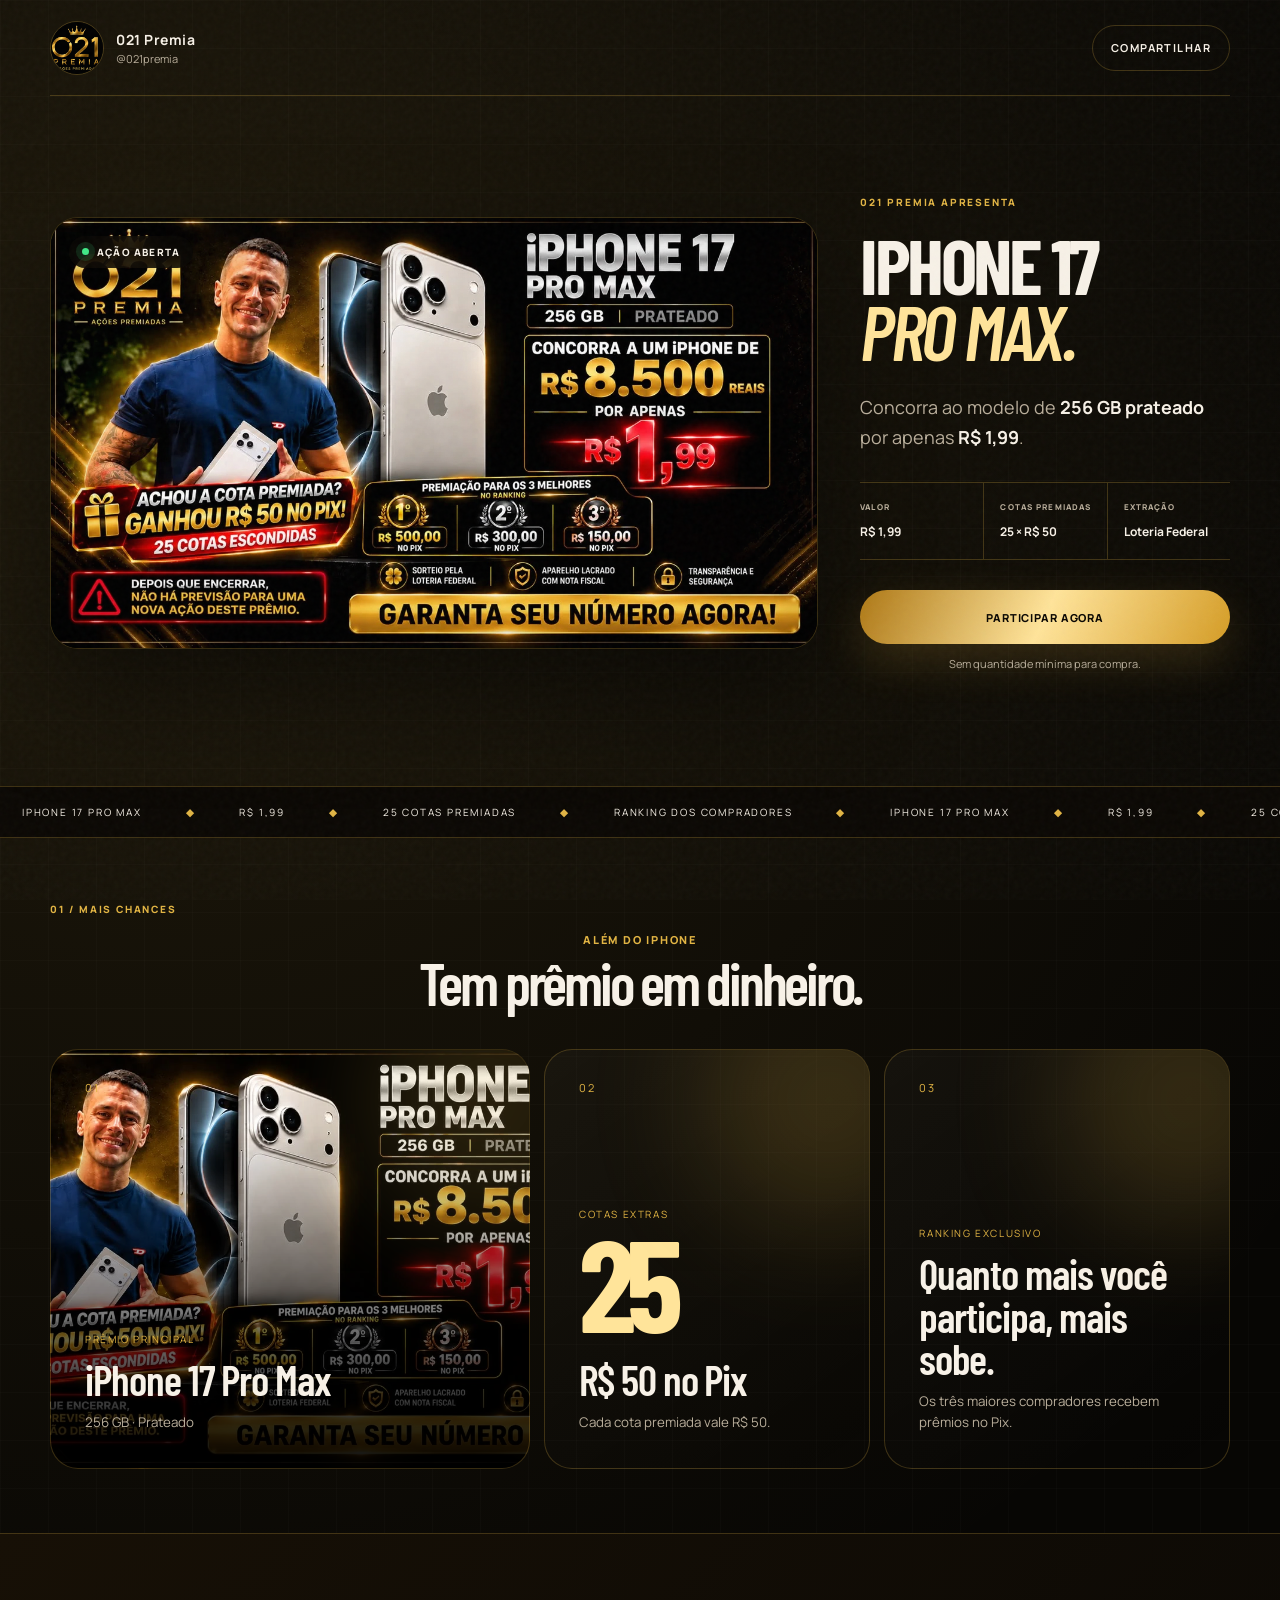
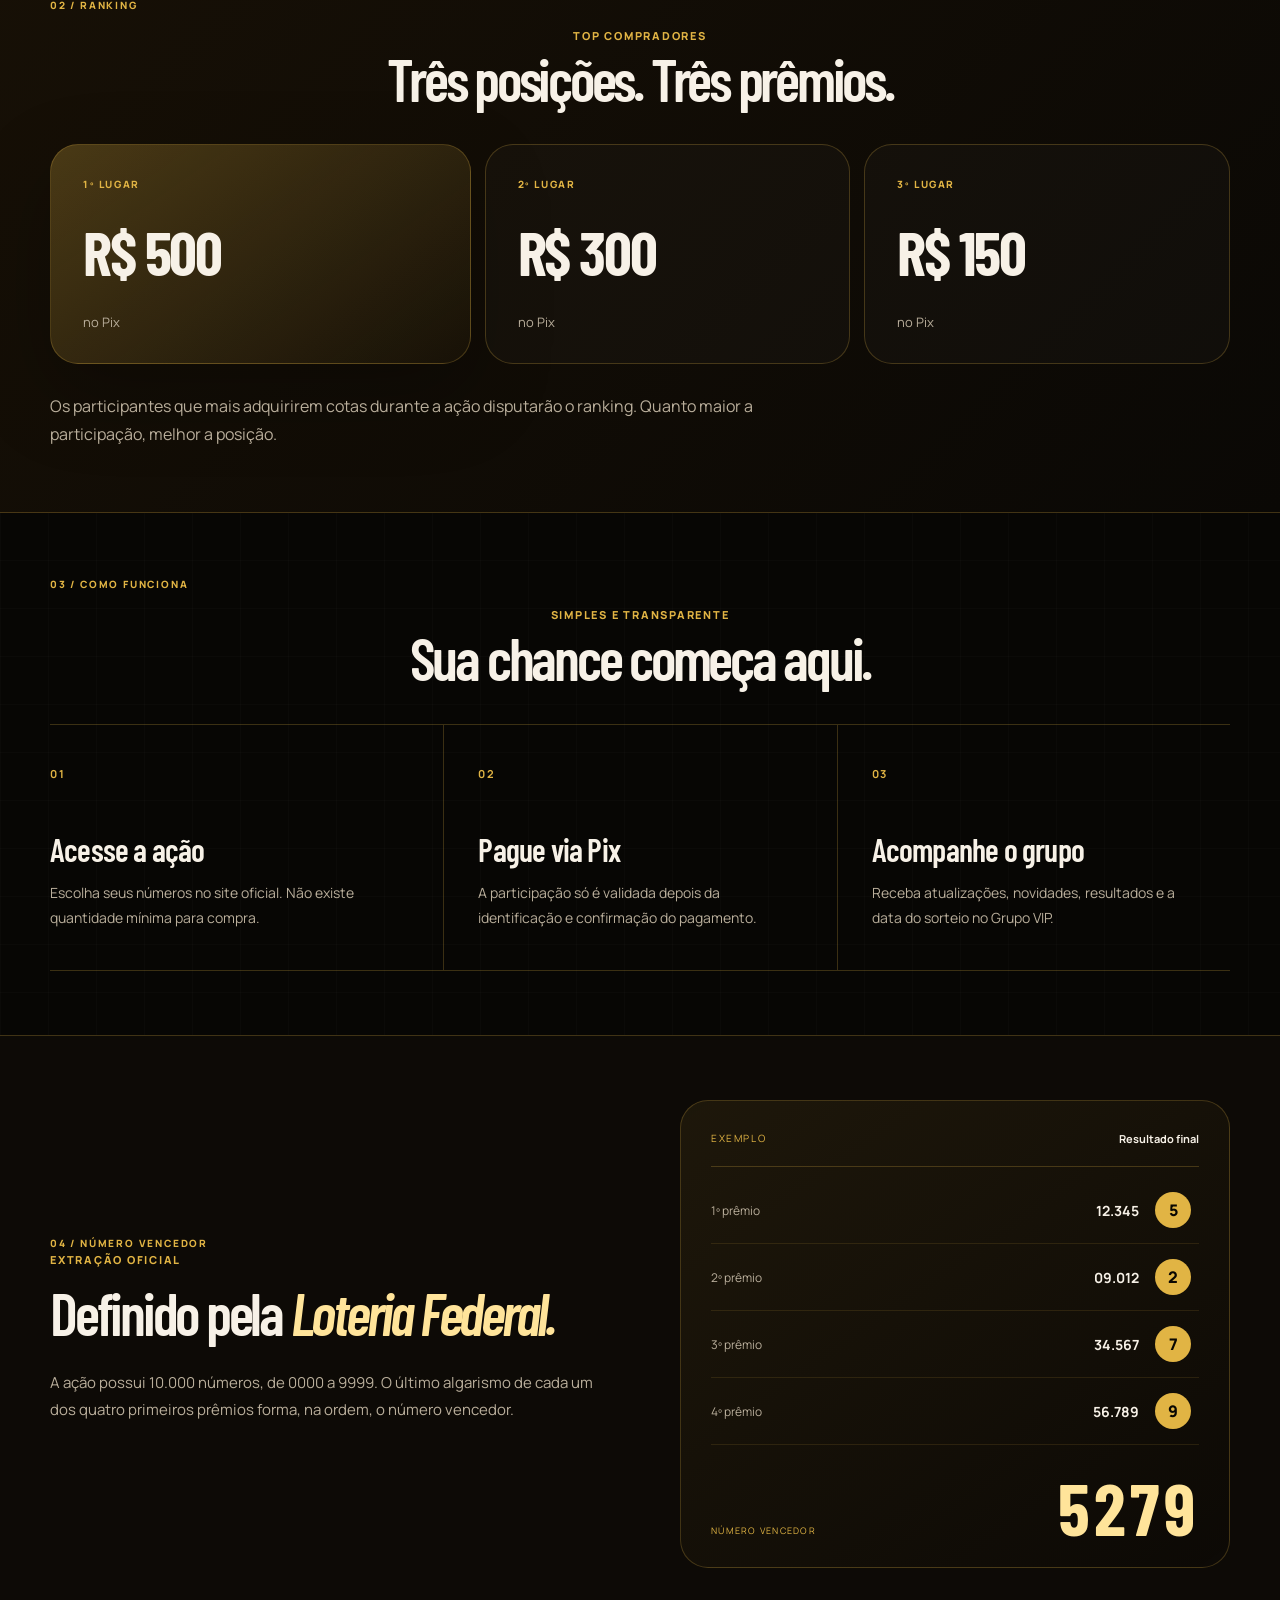
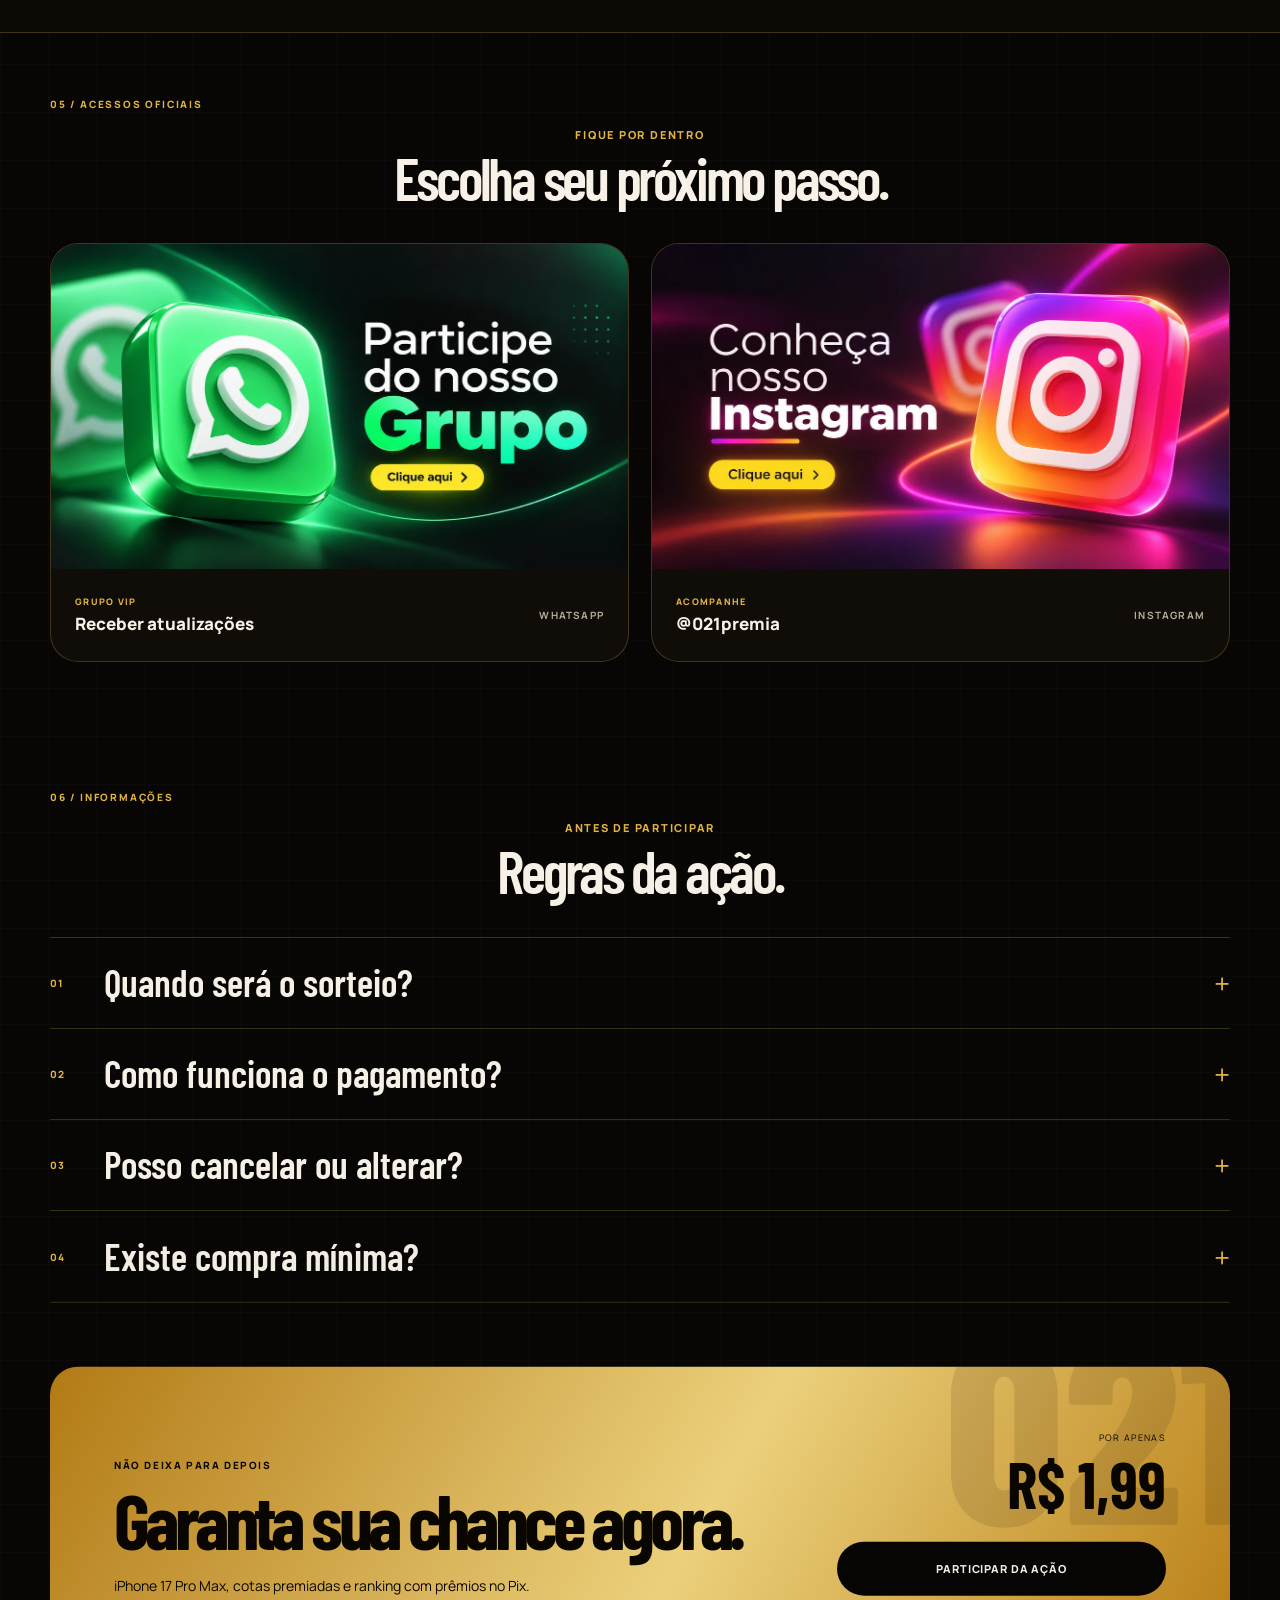
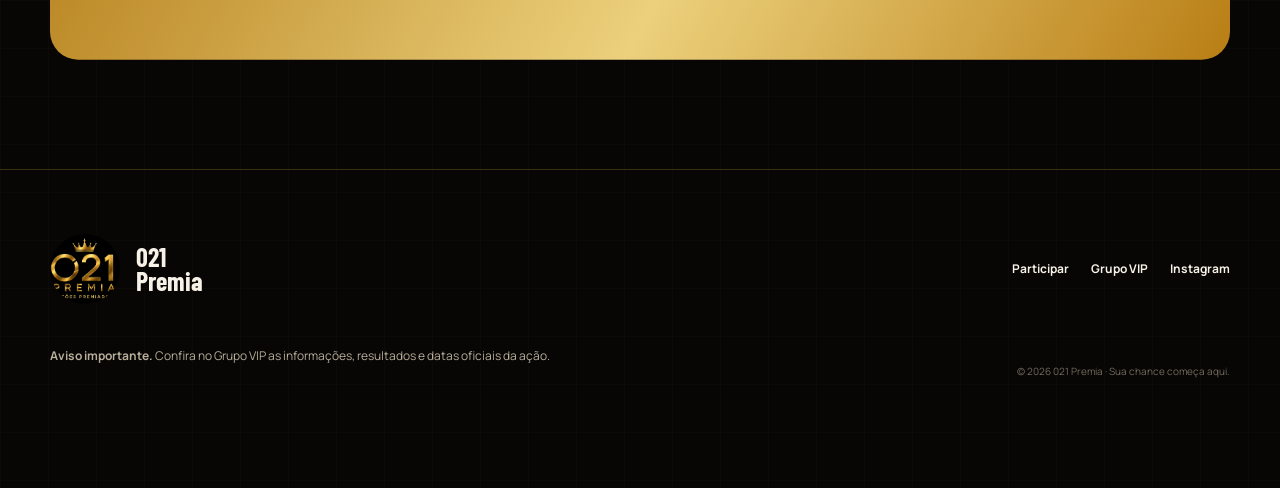
==== 021premia/index.html @ 2d9689f2 "Redesign 021 Premia campaign page" ====
<!doctype html>
<html lang="pt-BR">
<head>
  <meta charset="utf-8">
  <meta name="viewport" content="width=device-width, initial-scale=1, viewport-fit=cover">
  <meta name="theme-color" content="#070604">
  <meta name="description" content="021 Premia apresenta: concorra a um iPhone 17 Pro Max 256 GB prateado por apenas R$ 1,99. Cotas premiadas e ranking de compradores.">
  <meta property="og:title" content="021 Premia · iPhone 17 Pro Max">
  <meta property="og:description" content="iPhone 17 Pro Max, 25 cotas extras premiadas e ranking com prêmios no Pix.">
  <meta property="og:image" content="./assets/iphone-17-acao.webp">
  <title>021 Premia · iPhone 17 Pro Max por R$ 1,99</title>
  <link rel="icon" href="./assets/logo.webp">
  <link rel="preconnect" href="https://fonts.googleapis.com">
  <link rel="preconnect" href="https://fonts.gstatic.com" crossorigin>
  <link href="https://fonts.googleapis.com/css2?family=Barlow+Condensed:wght@600;700;800;900&family=Manrope:wght@400;500;600;700;800&display=swap" rel="stylesheet">
  <link rel="stylesheet" href="./style.css">
  <link rel="stylesheet" href="./accessibility.css">
  <link rel="stylesheet" href="./polish.css">
  <script src="./tracking.js" defer></script>
  <script src="./vendor/gsap.min.js" defer></script>
  <script src="./script.js" defer></script>
</head>
<body>
  <noscript><img height="1" width="1" style="display:none" src="https://www.facebook.com/tr?id=930785942910742&amp;ev=PageView&amp;noscript=1" alt=""></noscript>
  <a class="skip-link" href="#conteudo">Pular para o conteúdo</a>

  <main id="conteudo">
    <header class="topbar shell">
      <a class="profile" href="https://www.instagram.com/021premia" target="_blank" rel="noopener noreferrer">
        <img src="./assets/logo.webp" alt="">
        <span><strong>021 Premia</strong><small>@021premia</small></span>
      </a>
      <button class="share-button" type="button" aria-label="Compartilhar a página">Compartilhar</button>
    </header>

    <section class="hero shell" aria-labelledby="titulo-principal">
      <div class="hero-art reveal">
        <img src="./assets/iphone-17-acao.webp" alt="Ação do iPhone 17 Pro Max 256 GB da 021 Premia, com cotas premiadas e ranking" width="1280" height="720">
        <span class="live-pill"><i></i>Ação aberta</span>
      </div>
      <div class="hero-copy reveal">
        <p class="eyebrow">021 Premia apresenta</p>
        <h1 id="titulo-principal">iPhone 17 <em>Pro&nbsp;Max.</em></h1>
        <p class="lead">Concorra ao modelo de <strong>256 GB prateado</strong> por apenas <strong>R$ 1,99</strong>.</p>
        <div class="hero-facts">
          <div><small>VALOR</small><strong>R$ 1,99</strong></div>
          <div><small>COTAS PREMIADAS</small><strong>25 × R$ 50</strong></div>
          <div><small>EXTRAÇÃO</small><strong>Loteria Federal</strong></div>
        </div>
        <a class="button button-gold" href="https://checkout.021premia.com.br/" target="_blank" rel="noopener noreferrer" data-lead="checkout">Participar agora</a>
        <p class="minimum-note">Sem quantidade mínima para compra.</p>
      </div>
    </section>

    <div class="marquee" aria-hidden="true"><div>
      <span>IPHONE 17 PRO MAX</span><b>◆</b><span>R$ 1,99</span><b>◆</b><span>25 COTAS PREMIADAS</span><b>◆</b><span>RANKING DOS COMPRADORES</span><b>◆</b>
      <span>IPHONE 17 PRO MAX</span><b>◆</b><span>R$ 1,99</span><b>◆</b><span>25 COTAS PREMIADAS</span><b>◆</b><span>RANKING DOS COMPRADORES</span><b>◆</b>
    </div></div>

    <section class="section shell" id="premios">
      <div class="section-heading reveal">
        <span>01 / MAIS CHANCES</span>
        <div><p>Além do iPhone</p><h2>Tem prêmio em dinheiro.</h2></div>
      </div>

      <div class="prize-grid">
        <article class="prize-card prize-main reveal">
          <span class="card-index">01</span>
          <p>Prêmio principal</p>
          <h3>iPhone 17 Pro Max</h3>
          <small>256 GB · Prateado</small>
        </article>
        <article class="prize-card prize-extra reveal">
          <span class="card-index">02</span>
          <p>Cotas extras</p>
          <strong class="giant-number">25</strong>
          <h3>R$ 50 no Pix</h3>
          <small>Cada cota premiada vale R$ 50.</small>
        </article>
        <article class="prize-card prize-ranking reveal">
          <span class="card-index">03</span>
          <p>Ranking exclusivo</p>
          <h3>Quanto mais você participa, mais sobe.</h3>
          <small>Os três maiores compradores recebem prêmios no Pix.</small>
        </article>
      </div>
    </section>

    <section class="section ranking-section" id="ranking">
      <div class="shell">
        <div class="section-heading reveal">
          <span>02 / RANKING</span>
          <div><p>Top compradores</p><h2>Três posições. Três prêmios.</h2></div>
        </div>
        <div class="podium">
          <article class="rank-card first reveal"><span>1º LUGAR</span><strong>R$ 500</strong><small>no Pix</small></article>
          <article class="rank-card second reveal"><span>2º LUGAR</span><strong>R$ 300</strong><small>no Pix</small></article>
          <article class="rank-card third reveal"><span>3º LUGAR</span><strong>R$ 150</strong><small>no Pix</small></article>
        </div>
        <p class="ranking-note reveal">Os participantes que mais adquirirem cotas durante a ação disputarão o ranking. Quanto maior a participação, melhor a posição.</p>
      </div>
    </section>

    <section class="section shell" id="como-funciona">
      <div class="section-heading reveal">
        <span>03 / COMO FUNCIONA</span>
        <div><p>Simples e transparente</p><h2>Sua chance começa aqui.</h2></div>
      </div>
      <div class="steps">
        <article class="reveal"><b>01</b><h3>Acesse a ação</h3><p>Escolha seus números no site oficial. Não existe quantidade mínima para compra.</p></article>
        <article class="reveal"><b>02</b><h3>Pague via Pix</h3><p>A participação só é validada depois da identificação e confirmação do pagamento.</p></article>
        <article class="reveal"><b>03</b><h3>Acompanhe o grupo</h3><p>Receba atualizações, novidades, resultados e a data do sorteio no Grupo VIP.</p></article>
      </div>
    </section>

    <section class="section draw-section" id="sorteio">
      <div class="shell draw-layout">
        <div class="draw-copy reveal">
          <span>04 / NÚMERO VENCEDOR</span>
          <p>Extração oficial</p>
          <h2>Definido pela <em>Loteria Federal.</em></h2>
          <p class="body-copy">A ação possui 10.000 números, de 0000 a 9999. O último algarismo de cada um dos quatro primeiros prêmios forma, na ordem, o número vencedor.</p>
        </div>
        <div class="example-card reveal" aria-label="Exemplo de formação do número vencedor">
          <div class="example-title"><span>EXEMPLO</span><strong>Resultado final</strong></div>
          <ol>
            <li><span>1º prêmio</span><b>12.345</b><em>5</em></li>
            <li><span>2º prêmio</span><b>09.012</b><em>2</em></li>
            <li><span>3º prêmio</span><b>34.567</b><em>7</em></li>
            <li><span>4º prêmio</span><b>56.789</b><em>9</em></li>
          </ol>
          <div class="winning-number"><small>NÚMERO VENCEDOR</small><strong>5279</strong></div>
        </div>
      </div>
    </section>

    <section class="section shell" id="canais">
      <div class="section-heading reveal">
        <span>05 / ACESSOS OFICIAIS</span>
        <div><p>Fique por dentro</p><h2>Escolha seu próximo passo.</h2></div>
      </div>
      <div class="channels">
        <a class="channel-card reveal" href="https://chat.whatsapp.com/JFI6RpgEqfD3y5OdmHV5dN?s=cl&amp;p=i&amp;ilr=0" target="_blank" rel="noopener noreferrer" data-lead="grupo-vip">
          <img src="./assets/channel-whatsapp.webp" alt="Participe do Grupo VIP da 021 Premia no WhatsApp" width="1200" height="675" loading="lazy">
          <footer><span><small>GRUPO VIP</small>Receber atualizações</span><b>WhatsApp</b></footer>
        </a>
        <a class="channel-card reveal" href="https://www.instagram.com/021premia" target="_blank" rel="noopener noreferrer">
          <img src="./assets/channel-instagram.webp" alt="Siga a 021 Premia no Instagram" width="1200" height="675" loading="lazy">
          <footer><span><small>ACOMPANHE</small>@021premia</span><b>Instagram</b></footer>
        </a>
      </div>
    </section>

    <section class="section shell info-section">
      <div class="section-heading reveal">
        <span>06 / INFORMAÇÕES</span>
        <div><p>Antes de participar</p><h2>Regras da ação.</h2></div>
      </div>
      <div class="accordion">
        <details class="reveal"><summary><b>01</b>Quando será o sorteio?<i>+</i></summary><p>O sorteio será realizado somente após 100% da ação estar preenchida e com todos os pagamentos confirmados. A data será informada no Grupo VIP oficial.</p></details>
        <details class="reveal"><summary><b>02</b>Como funciona o pagamento?<i>+</i></summary><p>O pagamento é realizado exclusivamente via Pix. Não existe reserva sem pagamento, e a cota só é válida após a confirmação.</p></details>
        <details class="reveal"><summary><b>03</b>Posso cancelar ou alterar?<i>+</i></summary><p>Depois do pagamento, não é possível cancelar a participação, solicitar reembolso ou alterar o número adquirido.</p></details>
        <details class="reveal"><summary><b>04</b>Existe compra mínima?<i>+</i></summary><p>Não. Você pode participar sem quantidade mínima para compra.</p></details>
      </div>
    </section>

    <section class="final-cta shell reveal">
      <div><p>Não deixa para depois</p><h2>Garanta sua chance agora.</h2><span>iPhone 17 Pro Max, cotas premiadas e ranking com prêmios no Pix.</span></div>
      <div class="final-side"><small>POR APENAS</small><strong>R$ 1,99</strong><a class="button button-dark" href="https://checkout.021premia.com.br/" target="_blank" rel="noopener noreferrer" data-lead="checkout-final">Participar da ação</a></div>
    </section>
  </main>

  <footer class="site-footer">
    <div class="shell footer-grid">
      <div class="footer-brand"><img src="./assets/logo.webp" alt=""><strong>021<br>Premia</strong></div>
      <nav aria-label="Links finais"><a href="https://checkout.021premia.com.br/" target="_blank" rel="noopener noreferrer" data-lead="checkout-footer">Participar</a><a href="https://chat.whatsapp.com/JFI6RpgEqfD3y5OdmHV5dN?s=cl&amp;p=i&amp;ilr=0" target="_blank" rel="noopener noreferrer" data-lead="grupo-footer">Grupo VIP</a><a href="https://www.instagram.com/021premia" target="_blank" rel="noopener noreferrer">Instagram</a></nav>
      <p><b>Aviso importante.</b> Confira no Grupo VIP as informações, resultados e datas oficiais da ação.</p>
      <small>© <span id="year"></span> 021 Premia · Sua chance começa aqui.</small>
    </div>
  </footer>

  <a class="floating-cta" href="https://checkout.021premia.com.br/" target="_blank" rel="noopener noreferrer" data-lead="checkout-fixo">Participar por R$ 1,99</a>
</body>
</html>
---- 021premia/style.css ----
:root{--bg:#070604;--surface:#100d08;--surface-2:#171107;--gold:#e1b444;--gold-light:#ffe49a;--red:#ff3b30;--ink:#f7f1e7;--muted:#b9ae9b;--line:rgba(225,180,68,.24);--radius:28px;--shell:min(1180px,calc(100% - 40px));--display:"Bodoni Moda",Georgia,serif;--body:"Manrope",sans-serif}
*{box-sizing:border-box}html{scroll-behavior:smooth}body{margin:0;background:var(--bg);color:var(--ink);font-family:var(--body);overflow-x:hidden;background-image:radial-gradient(circle at 12% 8%,rgba(225,180,68,.11),transparent 28%),linear-gradient(rgba(255,255,255,.014) 1px,transparent 1px),linear-gradient(90deg,rgba(255,255,255,.014) 1px,transparent 1px);background-size:auto,48px 48px,48px 48px}body:before{content:"";position:fixed;inset:0;pointer-events:none;opacity:.18;z-index:20;background-image:url("data:image/svg+xml,%3Csvg viewBox='0 0 180 180' xmlns='http://www.w3.org/2000/svg'%3E%3Cfilter id='n'%3E%3CfeTurbulence type='fractalNoise' baseFrequency='.95' numOctaves='3' stitchTiles='stitch'/%3E%3C/filter%3E%3Crect width='100%25' height='100%25' filter='url(%23n)' opacity='.18'/%3E%3C/svg%3E")}.shell{width:var(--shell);margin-inline:auto}.skip-link{position:fixed;left:16px;top:-80px;z-index:100;background:var(--gold);color:#080604;padding:12px 18px;border-radius:999px;font-weight:800}.skip-link:focus{top:16px}.topbar{height:96px;display:flex;align-items:center;justify-content:space-between;border-bottom:1px solid var(--line)}.profile{display:flex;align-items:center;gap:12px;color:inherit;text-decoration:none}.profile img{width:54px;height:54px;border-radius:50%;object-fit:cover;border:1px solid var(--line)}.profile span{display:grid;gap:2px}.profile strong{font-size:14px;letter-spacing:.04em}.profile small{font-size:11px;color:var(--muted)}.share-button{min-height:44px;border:1px solid var(--line);border-radius:999px;background:transparent;color:var(--ink);padding:0 18px;font:700 11px var(--body);text-transform:uppercase;letter-spacing:.13em;cursor:pointer}.hero{min-height:690px;display:grid;grid-template-columns:minmax(0,1.35fr) minmax(340px,.65fr);gap:42px;align-items:center;padding-block:56px 72px}.hero-art{position:relative;border:1px solid var(--line);border-radius:var(--radius);overflow:hidden;background:#000;box-shadow:0 40px 100px rgba(0,0,0,.5)}.hero-art:after{content:"";position:absolute;inset:0;box-shadow:inset 0 0 80px rgba(0,0,0,.25);pointer-events:none}.hero-art img{display:block;width:100%;height:auto;aspect-ratio:16/9;object-fit:cover}.live-pill{position:absolute;left:18px;top:18px;display:flex;align-items:center;gap:8px;z-index:2;border-radius:999px;padding:9px 13px;background:rgba(7,6,4,.8);backdrop-filter:blur(14px);font-size:10px;font-weight:800;letter-spacing:.12em;text-transform:uppercase}.live-pill i{width:7px;height:7px;border-radius:50%;background:#41e887;box-shadow:0 0 0 6px rgba(65,232,135,.12)}.eyebrow,.section-heading>span,.draw-copy>span{margin:0;color:var(--gold);font-size:10px;font-weight:800;letter-spacing:.18em;text-transform:uppercase}.hero-copy h1{font:700 clamp(64px,7vw,112px)/.8 var(--display);letter-spacing:-.075em;margin:22px 0 30px}.hero-copy h1 em,.draw-copy h2 em{color:var(--gold-light);font-weight:600}.lead{font-size:18px;line-height:1.65;color:var(--muted);max-width:510px}.lead strong{color:var(--ink)}.hero-facts{display:grid;grid-template-columns:repeat(3,1fr);gap:0;margin:30px 0;border-block:1px solid var(--line)}.hero-facts div{padding:18px 12px 18px 0}.hero-facts div+div{border-left:1px solid var(--line);padding-left:16px}.hero-facts small{display:block;color:var(--muted);font-size:8px;font-weight:800;letter-spacing:.14em;margin-bottom:7px}.hero-facts strong{font-size:12px}.button{min-height:54px;display:inline-flex;align-items:center;justify-content:center;border-radius:999px;padding:0 28px;text-decoration:none;text-transform:uppercase;letter-spacing:.08em;font-size:11px;font-weight:800;transition:transform .25s ease,box-shadow .25s ease}.button-gold{width:100%;background:linear-gradient(115deg,#ae7815,var(--gold-light),#d59c25);color:#0a0702;box-shadow:0 16px 45px rgba(225,180,68,.18)}.minimum-note{text-align:center;color:var(--muted);font-size:11px;margin:12px 0 0}.marquee{border-block:1px solid var(--line);overflow:hidden;background:#0b0804}.marquee div{display:flex;align-items:center;width:max-content;animation:marquee 28s linear infinite}.marquee span,.marquee b{padding:18px 22px;white-space:nowrap;font-size:10px;letter-spacing:.18em}.marquee b{color:var(--gold)}@keyframes marquee{to{transform:translateX(-50%)}}.section{padding-block:110px}.section-heading{display:grid;grid-template-columns:1fr 2fr;gap:24px;align-items:start;margin-bottom:48px}.section-heading div p,.draw-copy>p:first-of-type{margin:0 0 12px;color:var(--gold);font-size:11px;font-weight:800;text-transform:uppercase;letter-spacing:.16em}.section-heading h2,.draw-copy h2{font:600 clamp(48px,6.2vw,92px)/.92 var(--display);letter-spacing:-.055em;margin:0}.prize-grid{display:grid;grid-template-columns:1.25fr .85fr .9fr;gap:18px}.prize-card{min-height:420px;padding:34px;border:1px solid var(--line);border-radius:var(--radius);position:relative;overflow:hidden;display:flex;flex-direction:column;justify-content:flex-end;background:linear-gradient(145deg,rgba(255,255,255,.03),rgba(255,255,255,0))}.prize-card:before{content:"";position:absolute;width:260px;height:260px;border-radius:50%;filter:blur(60px);opacity:.18;right:-90px;top:-80px;background:var(--gold)}.prize-main{background:linear-gradient(180deg,transparent 18%,rgba(0,0,0,.94)),url("./assets/iphone-17-acao.webp") center/cover}.card-index{position:absolute;left:34px;top:30px;color:var(--gold);font-size:11px;letter-spacing:.16em}.prize-card>p{font-size:10px;text-transform:uppercase;letter-spacing:.16em;color:var(--gold);margin:0 0 12px}.prize-card h3{font:600 clamp(32px,3.3vw,54px)/1 var(--display);letter-spacing:-.035em;margin:0 0 12px}.prize-card small{color:var(--muted);line-height:1.6}.giant-number{font:700 130px/.75 var(--display);color:var(--gold-light);letter-spacing:-.08em;margin-bottom:28px}.ranking-section{background:linear-gradient(135deg,#171006,#0a0805);border-block:1px solid var(--line)}.podium{display:grid;grid-template-columns:1.15fr 1fr 1fr;gap:18px}.rank-card{min-height:250px;border:1px solid var(--line);border-radius:var(--radius);padding:32px;display:flex;flex-direction:column;justify-content:space-between;background:rgba(255,255,255,.025)}.rank-card.first{background:linear-gradient(145deg,rgba(225,180,68,.26),rgba(225,180,68,.03));box-shadow:0 30px 80px rgba(0,0,0,.26)}.rank-card span{font-size:10px;font-weight:800;letter-spacing:.16em;color:var(--gold)}.rank-card strong{font:700 clamp(58px,7vw,100px)/1 var(--display);letter-spacing:-.07em}.rank-card small{color:var(--muted);font-size:13px}.ranking-note{max-width:720px;margin:28px 0 0;color:var(--muted);line-height:1.75}.steps{display:grid;grid-template-columns:repeat(3,1fr);border-block:1px solid var(--line)}.steps article{padding:36px 34px 40px 0;min-height:230px}.steps article+article{border-left:1px solid var(--line);padding-left:34px}.steps b{color:var(--gold);font-size:11px;letter-spacing:.14em}.steps h3{font:600 32px/1 var(--display);margin:50px 0 16px}.steps p{margin:0;color:var(--muted);font-size:14px;line-height:1.75}.draw-section{background:#0d0a06;border-block:1px solid var(--line)}.draw-layout{display:grid;grid-template-columns:1fr 1fr;gap:80px;align-items:center}.draw-copy h2{margin:18px 0 28px}.body-copy{color:var(--muted);font-size:15px;line-height:1.8;max-width:560px}.example-card{border:1px solid var(--line);border-radius:var(--radius);padding:30px;background:linear-gradient(145deg,rgba(225,180,68,.08),transparent)}.example-title{display:flex;justify-content:space-between;padding-bottom:20px;border-bottom:1px solid var(--line)}.example-title span{color:var(--gold);font-size:10px;letter-spacing:.16em}.example-title strong{font-size:11px}.example-card ol{list-style:none;margin:0;padding:10px 0}.example-card li{display:grid;grid-template-columns:1fr auto 44px;align-items:center;gap:16px;padding:15px 0;border-bottom:1px solid rgba(225,180,68,.12)}.example-card li span{color:var(--muted);font-size:12px}.example-card li b{font-size:14px}.example-card li em{display:grid;place-items:center;width:36px;height:36px;border-radius:50%;background:var(--gold);color:#0a0702;font-style:normal;font-weight:800}.winning-number{display:flex;align-items:flex-end;justify-content:space-between;padding-top:24px}.winning-number small{color:var(--gold);font-size:9px;letter-spacing:.14em}.winning-number strong{font:700 72px/.8 var(--display);color:var(--gold-light);letter-spacing:.06em}.channels{display:grid;grid-template-columns:1fr 1fr;gap:20px}.channel-card{display:block;border:1px solid var(--line);border-radius:var(--radius);overflow:hidden;color:inherit;text-decoration:none;background:var(--surface);transition:transform .3s ease,border-color .3s ease}.channel-card img{display:block;width:100%;aspect-ratio:16/9;object-fit:cover}.channel-card footer{display:flex;justify-content:space-between;align-items:center;padding:24px}.channel-card footer span{font-weight:800;font-size:17px}.channel-card footer small{display:block;color:var(--gold);font-size:9px;letter-spacing:.14em;margin-bottom:6px}.channel-card footer b{font-size:10px;text-transform:uppercase;letter-spacing:.12em;color:var(--muted)}.accordion{border-top:1px solid var(--line)}.accordion details{border-bottom:1px solid var(--line)}.accordion summary{list-style:none;display:grid;grid-template-columns:54px 1fr auto;align-items:center;min-height:90px;cursor:pointer;font:600 clamp(22px,3vw,38px)/1.1 var(--display)}.accordion summary::-webkit-details-marker{display:none}.accordion summary b{font:800 10px var(--body);color:var(--gold);letter-spacing:.13em}.accordion summary i{font:400 28px var(--body);color:var(--gold);transition:transform .25s ease}.accordion details[open] summary i{transform:rotate(45deg)}.accordion details p{margin:0 54px 30px;color:var(--muted);line-height:1.75;max-width:760px}.final-cta{display:grid;grid-template-columns:1.35fr .65fr;gap:40px;align-items:end;margin-bottom:110px;padding:64px;border-radius:var(--radius);background:linear-gradient(120deg,#b67d16,#f1d57f 55%,#bd8116);color:#0a0702;position:relative;overflow:hidden}.final-cta:after{content:"021";position:absolute;right:-25px;top:-50px;font:800 260px/.8 var(--display);opacity:.1}.final-cta>div{position:relative;z-index:1}.final-cta p{font-size:10px;font-weight:800;letter-spacing:.16em;text-transform:uppercase}.final-cta h2{font:700 clamp(50px,6vw,88px)/.88 var(--display);letter-spacing:-.06em;margin:14px 0 20px}.final-cta span{font-size:14px}.final-side{display:grid;gap:8px;text-align:right}.final-side small{font-size:9px;letter-spacing:.15em}.final-side strong{font:700 64px/1 var(--display)}.button-dark{margin-top:18px;background:#080604;color:var(--ink)}.site-footer{border-top:1px solid var(--line);padding:64px 0 110px}.footer-grid{display:grid;grid-template-columns:1fr 1fr;gap:30px}.footer-brand{display:flex;align-items:center;gap:16px}.footer-brand img{width:70px;height:70px;object-fit:cover;border-radius:50%}.footer-brand strong{font:700 26px/.9 var(--display)}.footer-grid nav{display:flex;justify-content:flex-end;gap:22px}.footer-grid a{color:var(--ink);text-decoration:none;font-size:12px;font-weight:700}.footer-grid p{color:var(--muted);font-size:12px;line-height:1.7}.footer-grid>small{align-self:end;text-align:right;color:#746b5e;font-size:10px}.floating-cta{display:none}.reveal{visibility:hidden}
@media (hover:hover) and (pointer:fine){.button:hover{transform:translateY(-3px);box-shadow:0 20px 55px rgba(225,180,68,.26)}.channel-card:hover{transform:translateY(-6px);border-color:rgba(225,180,68,.55)}.share-button:hover{border-color:var(--gold)}}
@media (max-width:900px){:root{--shell:min(100% - 28px,680px);--radius:22px}.topbar{height:82px}.hero{grid-template-columns:1fr;min-height:auto;gap:36px;padding-block:28px 70px}.hero-copy h1{font-size:clamp(64px,19vw,100px)}.hero-art{order:0}.hero-copy{order:1}.section{padding-block:78px}.section-heading{grid-template-columns:1fr;gap:18px;margin-bottom:36px}.section-heading h2,.draw-copy h2{font-size:clamp(50px,14vw,76px)}.prize-grid{grid-template-columns:1fr 1fr}.prize-main{grid-column:1/-1}.prize-card{min-height:350px}.podium{grid-template-columns:1fr}.rank-card{min-height:180px}.steps{grid-template-columns:1fr}.steps article{padding:28px 0}.steps article+article{border-left:0;border-top:1px solid var(--line);padding-left:0}.steps h3{margin-top:34px}.draw-layout{grid-template-columns:1fr;gap:50px}.channels{grid-template-columns:1fr}.final-cta{grid-template-columns:1fr;padding:40px 28px;margin-bottom:80px}.final-side{text-align:left}.footer-grid{grid-template-columns:1fr}.footer-grid nav{justify-content:flex-start;flex-wrap:wrap}.footer-grid>small{text-align:left}.floating-cta{display:flex;position:fixed;z-index:30;left:14px;right:14px;bottom:calc(12px + env(safe-area-inset-bottom));min-height:58px;align-items:center;justify-content:center;border-radius:999px;background:linear-gradient(110deg,#c58c21,var(--gold-light),#c58c21);color:#0a0702;text-decoration:none;text-transform:uppercase;font-size:12px;font-weight:800;letter-spacing:.06em;box-shadow:0 15px 50px rgba(0,0,0,.55)}.site-footer{padding-bottom:130px}}
@media (max-width:560px){:root{--shell:calc(100% - 24px)}.profile img{width:46px;height:46px}.share-button{padding-inline:14px;font-size:9px}.hero{padding-top:18px}.hero-art{border-radius:18px}.live-pill{left:12px;top:12px}.hero-copy h1{margin-block:18px 24px}.lead{font-size:16px}.hero-facts{grid-template-columns:1fr}.hero-facts div{padding:14px 0}.hero-facts div+div{border-left:0;border-top:1px solid var(--line);padding-left:0}.prize-grid{grid-template-columns:1fr}.prize-main{grid-column:auto}.prize-card{min-height:320px;padding:28px}.giant-number{font-size:110px}.rank-card strong{font-size:72px}.example-card{padding:22px 18px}.example-card li{grid-template-columns:1fr auto 38px;gap:10px}.winning-number strong{font-size:58px}.channel-card footer{padding:20px}.accordion summary{grid-template-columns:42px 1fr auto;min-height:82px}.accordion details p{margin-left:42px}.final-cta{margin-inline:0;width:100%;border-radius:0}.final-side strong{font-size:56px}}
@media (prefers-reduced-motion:reduce){html{scroll-behavior:auto}.marquee div{animation:none}.button,.channel-card,.accordion summary i{transition:none}.reveal{visibility:visible!important;opacity:1!important;transform:none!important}}
---- 021premia/accessibility.css ----
.share-button {
  min-height: 46px;
}

.footer-grid a {
  min-height: 44px;
  display: inline-flex;
  align-items: center;
}
---- 021premia/polish.css ----
/* Final layout pass: rhythm, hierarchy, proportion and touch comfort. */
:root {
  --section-space: clamp(62px, 5vw, 76px);
  --display: "Barlow Condensed", "Arial Narrow", sans-serif;
}

.section {
  padding-block: var(--section-space);
}

.section-heading {
  display: block;
  margin-bottom: clamp(30px, 3vw, 40px);
}

.section-heading > span {
  display: block;
  padding-top: 0;
  margin-bottom: 16px;
}

.section-heading > div {
  text-align: center;
}

.section-heading > div > p {
  margin-bottom: 8px;
}

.section-heading h2,
.draw-copy h2 {
  max-width: 760px;
  font-size: clamp(46px, 4.6vw, 70px);
  line-height: .94;
  margin-inline: auto;
  text-wrap: balance;
}

.hero-copy h1 {
  max-width: 520px;
  font-size: clamp(64px, 6vw, 96px);
  line-height: .86;
  letter-spacing: -.045em;
  text-transform: uppercase;
  text-wrap: balance;
}

.hero-copy h1 em {
  white-space: nowrap;
}

.prize-card h3,
.steps h3 {
  letter-spacing: -.025em;
}

.rank-card strong {
  font-size: clamp(46px, 4.8vw, 68px);
  line-height: .95;
  letter-spacing: -.035em;
}

.rank-card {
  min-height: 220px;
}

.prize-grid,
.podium {
  gap: 14px;
}

#canais {
  padding-top: var(--section-space);
  padding-bottom: var(--section-space);
}

#canais .channels {
  gap: 22px;
  align-items: stretch;
}

.channel-card {
  min-width: 0;
}

.channel-card img {
  width: 100%;
  height: auto;
  aspect-ratio: 16 / 9;
  object-fit: cover;
}

.channel-card footer {
  min-height: 92px;
  padding: 20px 24px;
  gap: 24px;
}

.channel-card footer span {
  min-width: 0;
  line-height: 1.25;
}

.share-button {
  min-height: 46px;
}

.footer-grid a {
  min-height: 44px;
  display: inline-flex;
  align-items: center;
}

@media (max-width: 900px) {
  :root {
    --section-space: clamp(54px, 9vw, 66px);
  }

  .section-heading {
    margin-bottom: 30px;
  }

  .section-heading > span {
    padding-top: 0;
  }

  .section-heading h2,
  .draw-copy h2 {
    max-width: 620px;
    font-size: clamp(44px, 9vw, 60px);
  }

  .hero-copy h1 {
    max-width: 100%;
    font-size: clamp(62px, 15vw, 88px);
  }

  .rank-card strong {
    font-size: clamp(46px, 10vw, 58px);
  }

  #canais .channels {
    max-width: 680px;
    margin-inline: auto;
  }

  .floating-cta {
    left: auto;
    right: 14px;
    width: auto;
    max-width: calc(100% - 28px);
    min-height: 52px;
    padding-inline: 20px;
    font-size: 10px;
    box-shadow: 0 12px 36px rgba(0, 0, 0, .62);
  }
}

@media (max-width: 560px) {
  .section-heading {
    margin-bottom: 32px;
  }

  .section-heading h2,
  .draw-copy h2 {
    font-size: clamp(40px, 11vw, 52px);
    line-height: .96;
  }

  .channel-card footer {
    min-height: 84px;
    padding: 18px 20px;
  }

  .channel-card footer span {
    font-size: 15px;
  }
}
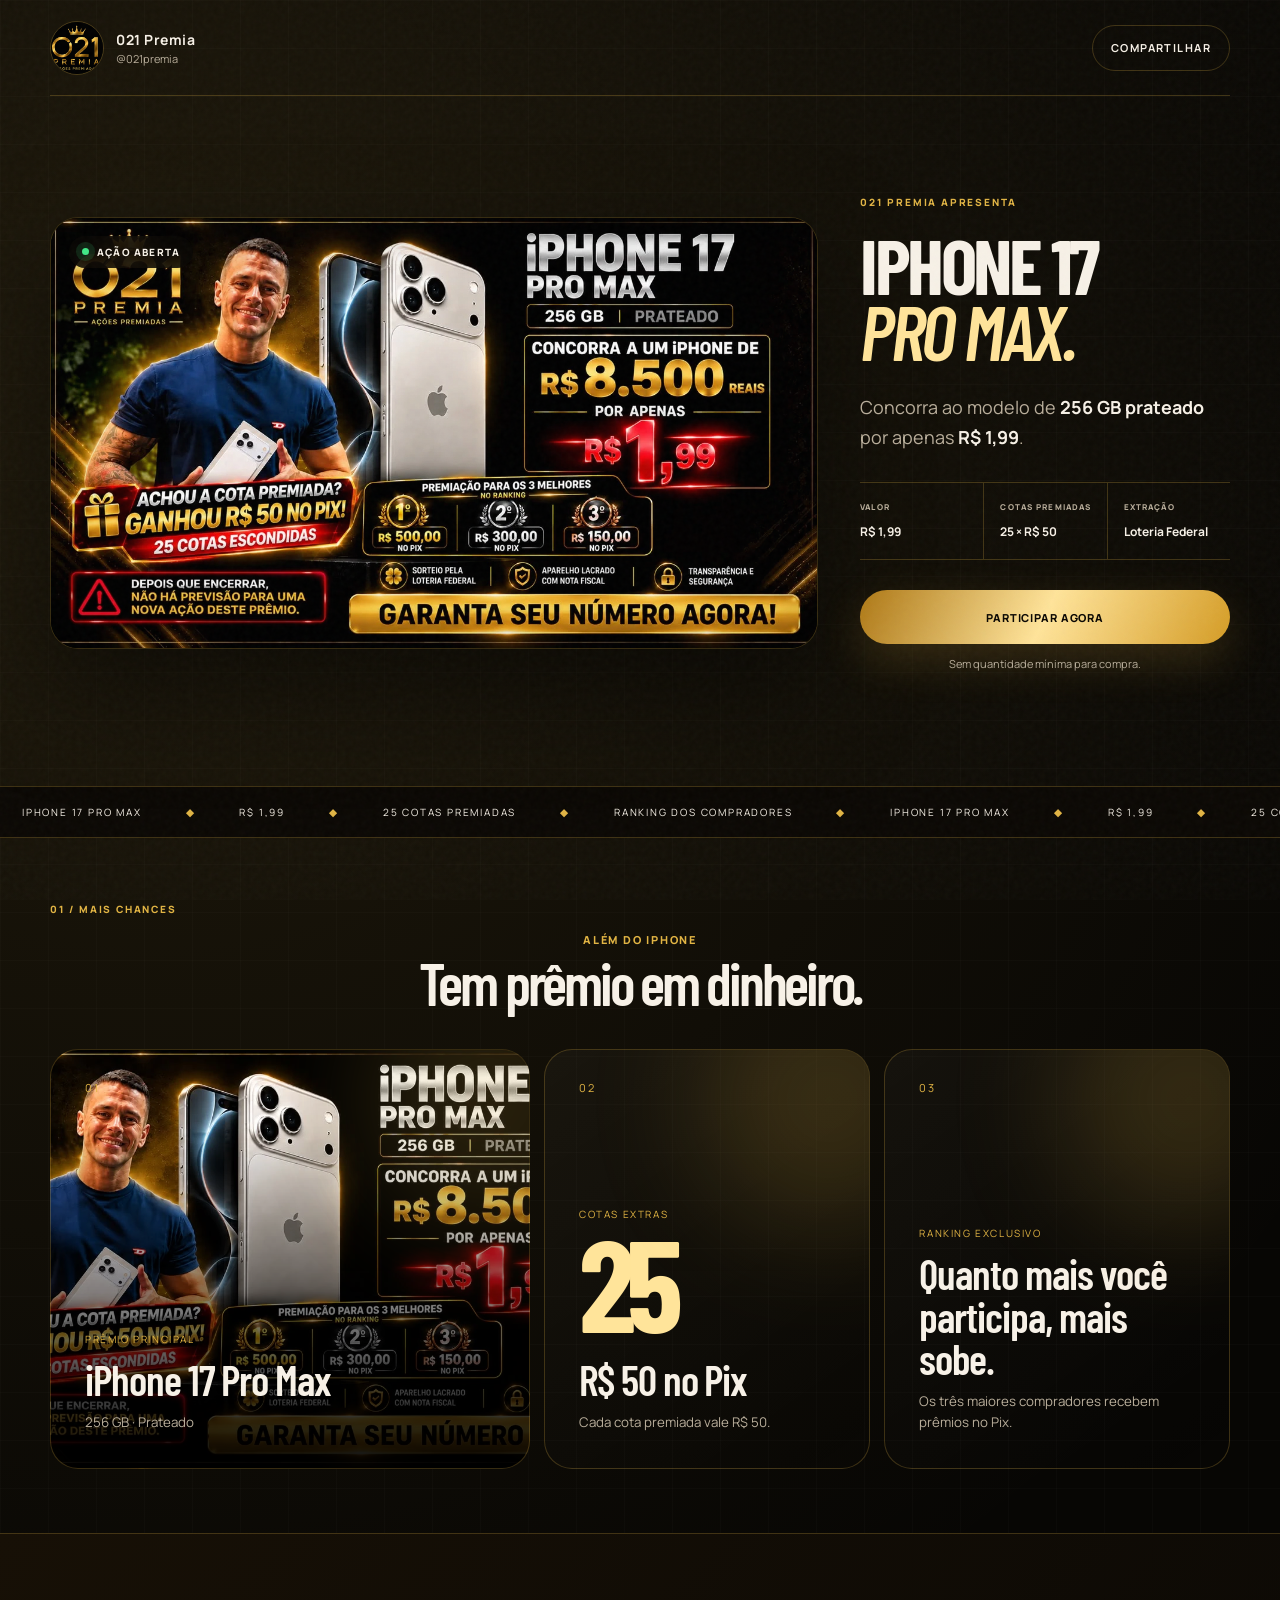
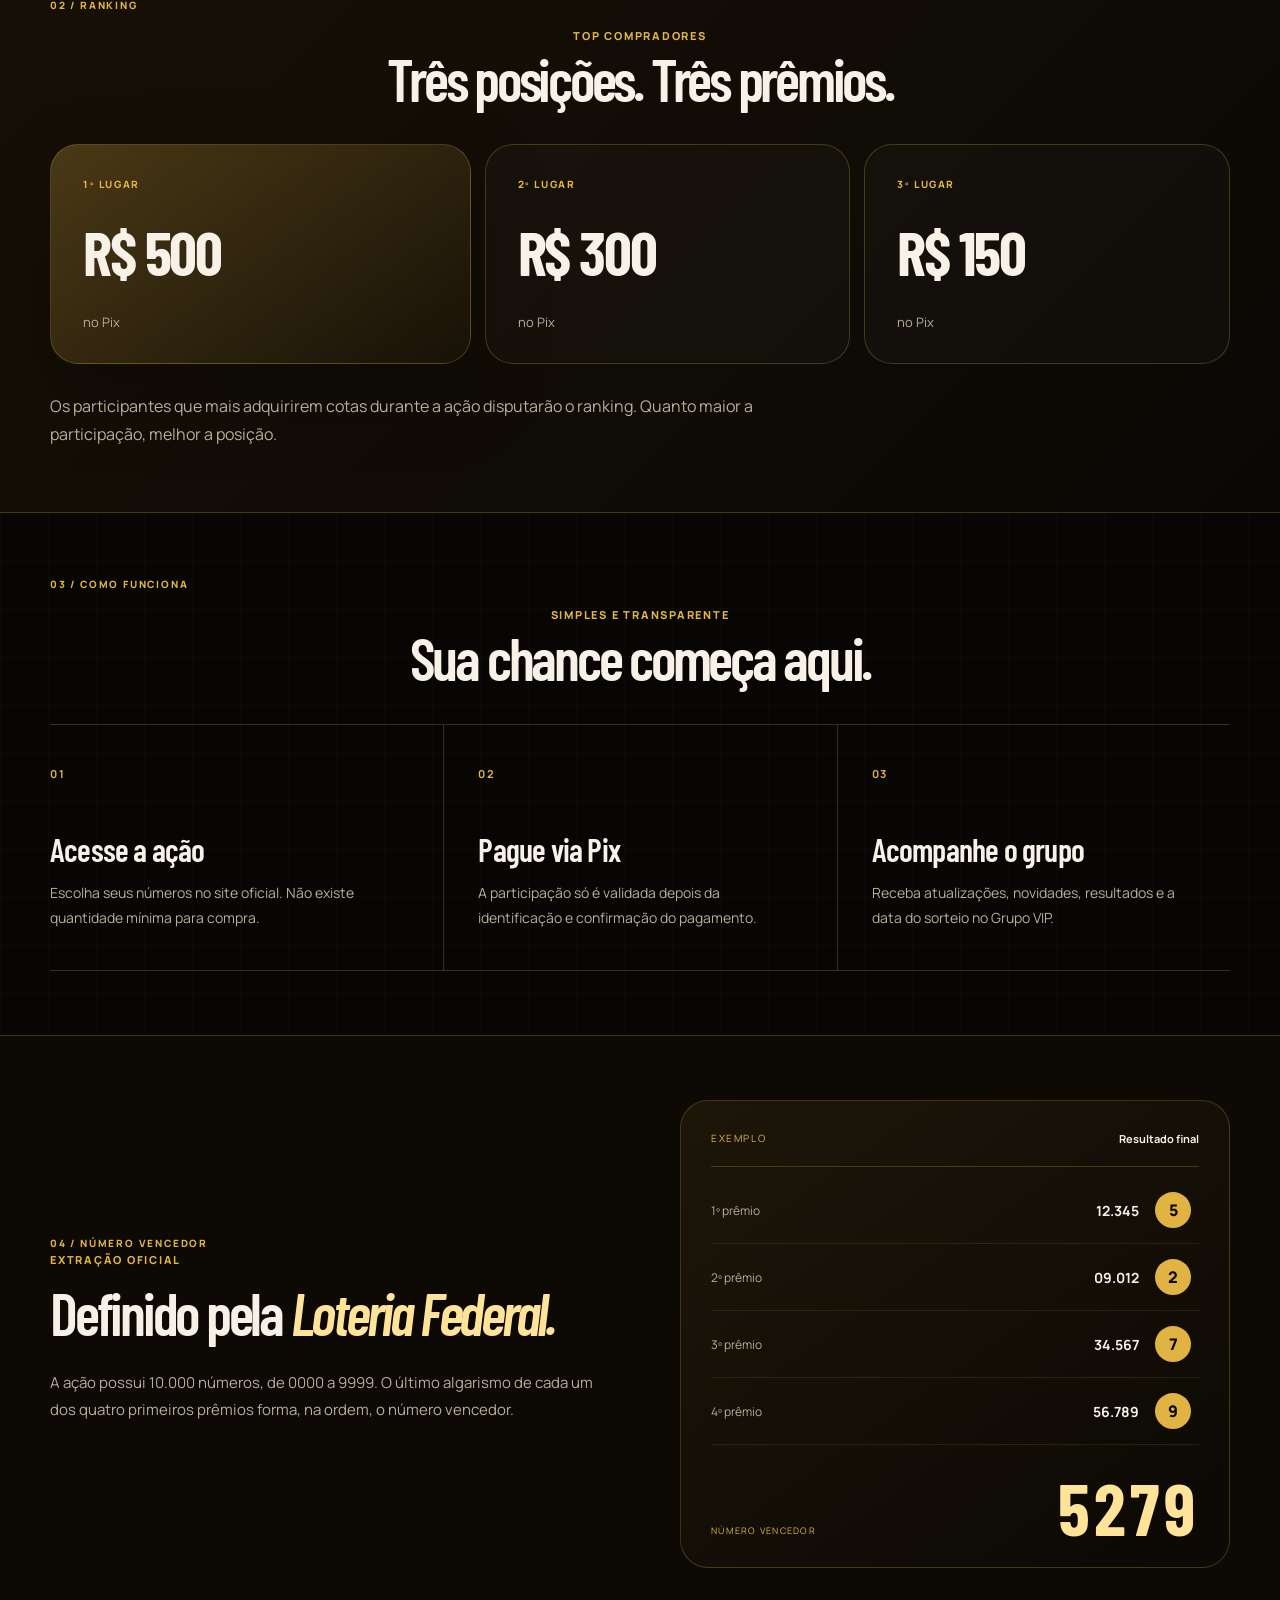
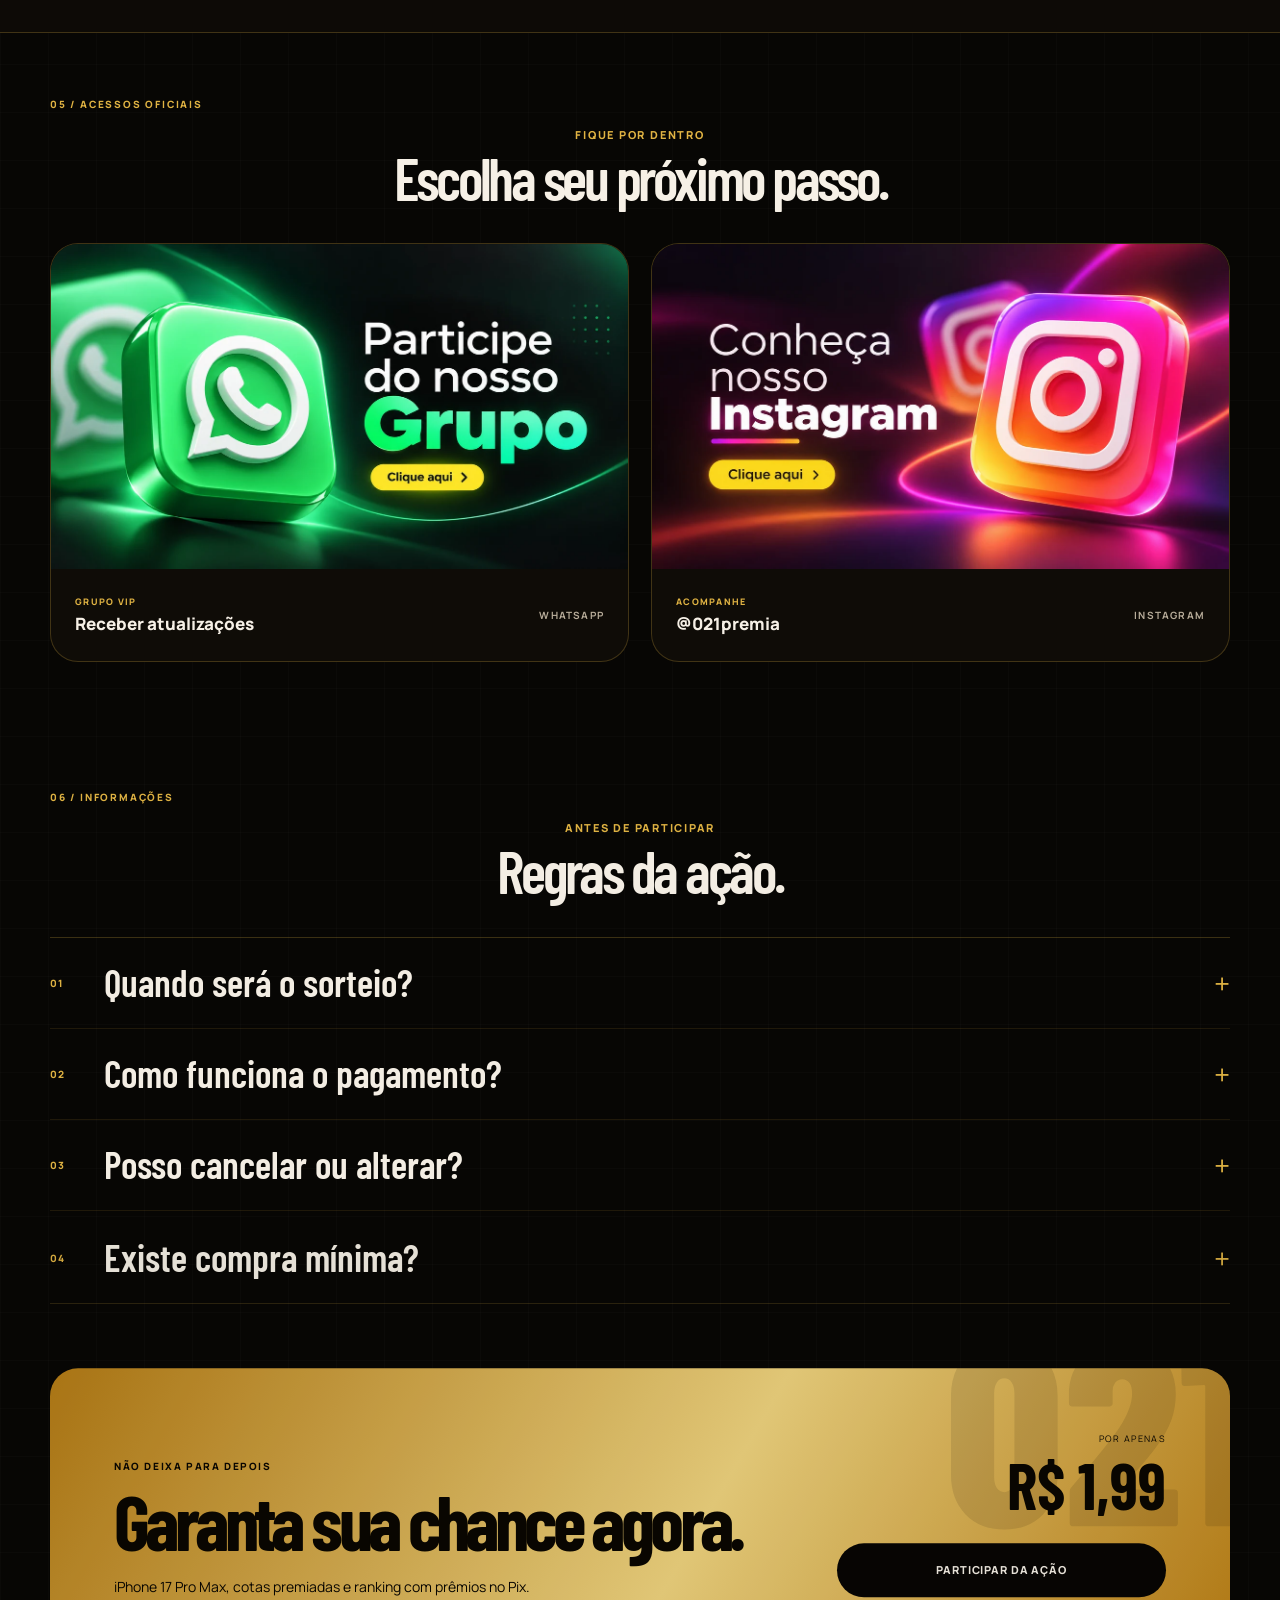
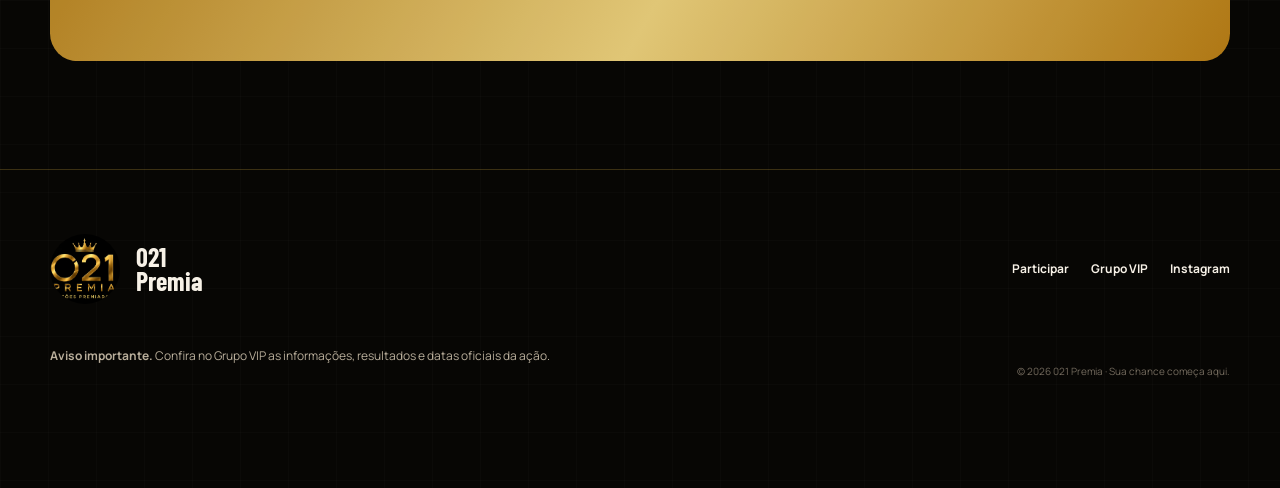
==== commit c6883e14: "Refine 021 Premia mobile layout" ====
--- a/021premia/index.html
+++ b/021premia/index.html
@@ -179,6 +179,6 @@
     </div>
   </footer>
 
-  <a class="floating-cta" href="https://checkout.021premia.com.br/" target="_blank" rel="noopener noreferrer" data-lead="checkout-fixo">Participar por R$ 1,99</a>
+  <a class="floating-cta" href="https://checkout.021premia.com.br/" target="_blank" rel="noopener noreferrer" data-lead="checkout-fixo">Participar · R$ 1,99</a>
 </body>
 </html>
--- a/021premia/polish.css
+++ b/021premia/polish.css
@@ -137,6 +137,10 @@
 
   .rank-card strong {
     font-size: clamp(46px, 10vw, 58px);
+  }
+
+  .podium {
+    grid-template-columns: repeat(3, minmax(0, 1fr));
   }
 
   #canais .channels {
@@ -157,8 +161,12 @@
 }
 
 @media (max-width: 560px) {
+  :root {
+    --section-space: 48px;
+  }
+
   .section-heading {
-    margin-bottom: 32px;
+    margin-bottom: 26px;
   }
 
   .section-heading h2,
@@ -175,5 +183,112 @@
   .channel-card footer span {
     font-size: 15px;
   }
-}
-
+
+  .hero-facts {
+    grid-template-columns: repeat(3, minmax(0, 1fr));
+    margin-block: 22px;
+  }
+
+  .hero-facts div {
+    min-width: 0;
+    padding: 14px 7px;
+  }
+
+  .hero-facts div + div {
+    border-top: 0;
+    border-left: 1px solid var(--line);
+    padding-left: 9px;
+  }
+
+  .hero-facts small,
+  .hero-facts strong {
+    white-space: nowrap;
+  }
+
+  .hero-facts small {
+    margin-bottom: 6px;
+    font-size: 6.5px;
+    letter-spacing: .08em;
+  }
+
+  .hero-facts strong {
+    font-size: 10px;
+  }
+
+  .prize-grid {
+    gap: 10px;
+  }
+
+  .prize-card {
+    min-height: 0;
+    padding: 22px;
+  }
+
+  .prize-card::before {
+    display: none;
+  }
+
+  .prize-main {
+    min-height: 260px;
+  }
+
+  .prize-extra {
+    min-height: 225px;
+  }
+
+  .prize-ranking {
+    min-height: 205px;
+  }
+
+  .card-index {
+    top: 20px;
+    left: 22px;
+  }
+
+  .giant-number {
+    margin-bottom: 12px;
+    font-size: 82px;
+  }
+
+  .prize-card h3 {
+    font-size: clamp(30px, 9vw, 36px);
+  }
+
+  .podium {
+    grid-template-columns: repeat(3, minmax(0, 1fr));
+    gap: 8px;
+  }
+
+  .rank-card {
+    min-height: 150px;
+    padding: 16px 12px;
+    border-radius: 18px;
+  }
+
+  .rank-card span {
+    font-size: 7px;
+    letter-spacing: .08em;
+    white-space: nowrap;
+  }
+
+  .rank-card strong {
+    font-size: clamp(32px, 10vw, 40px);
+    white-space: nowrap;
+  }
+
+  .rank-card small {
+    font-size: 10px;
+  }
+
+  .ranking-note {
+    margin-top: 18px;
+    font-size: 13px;
+  }
+
+  .floating-cta {
+    min-height: 48px;
+    padding-inline: 15px;
+    font-size: 9px;
+  }
+}
+
